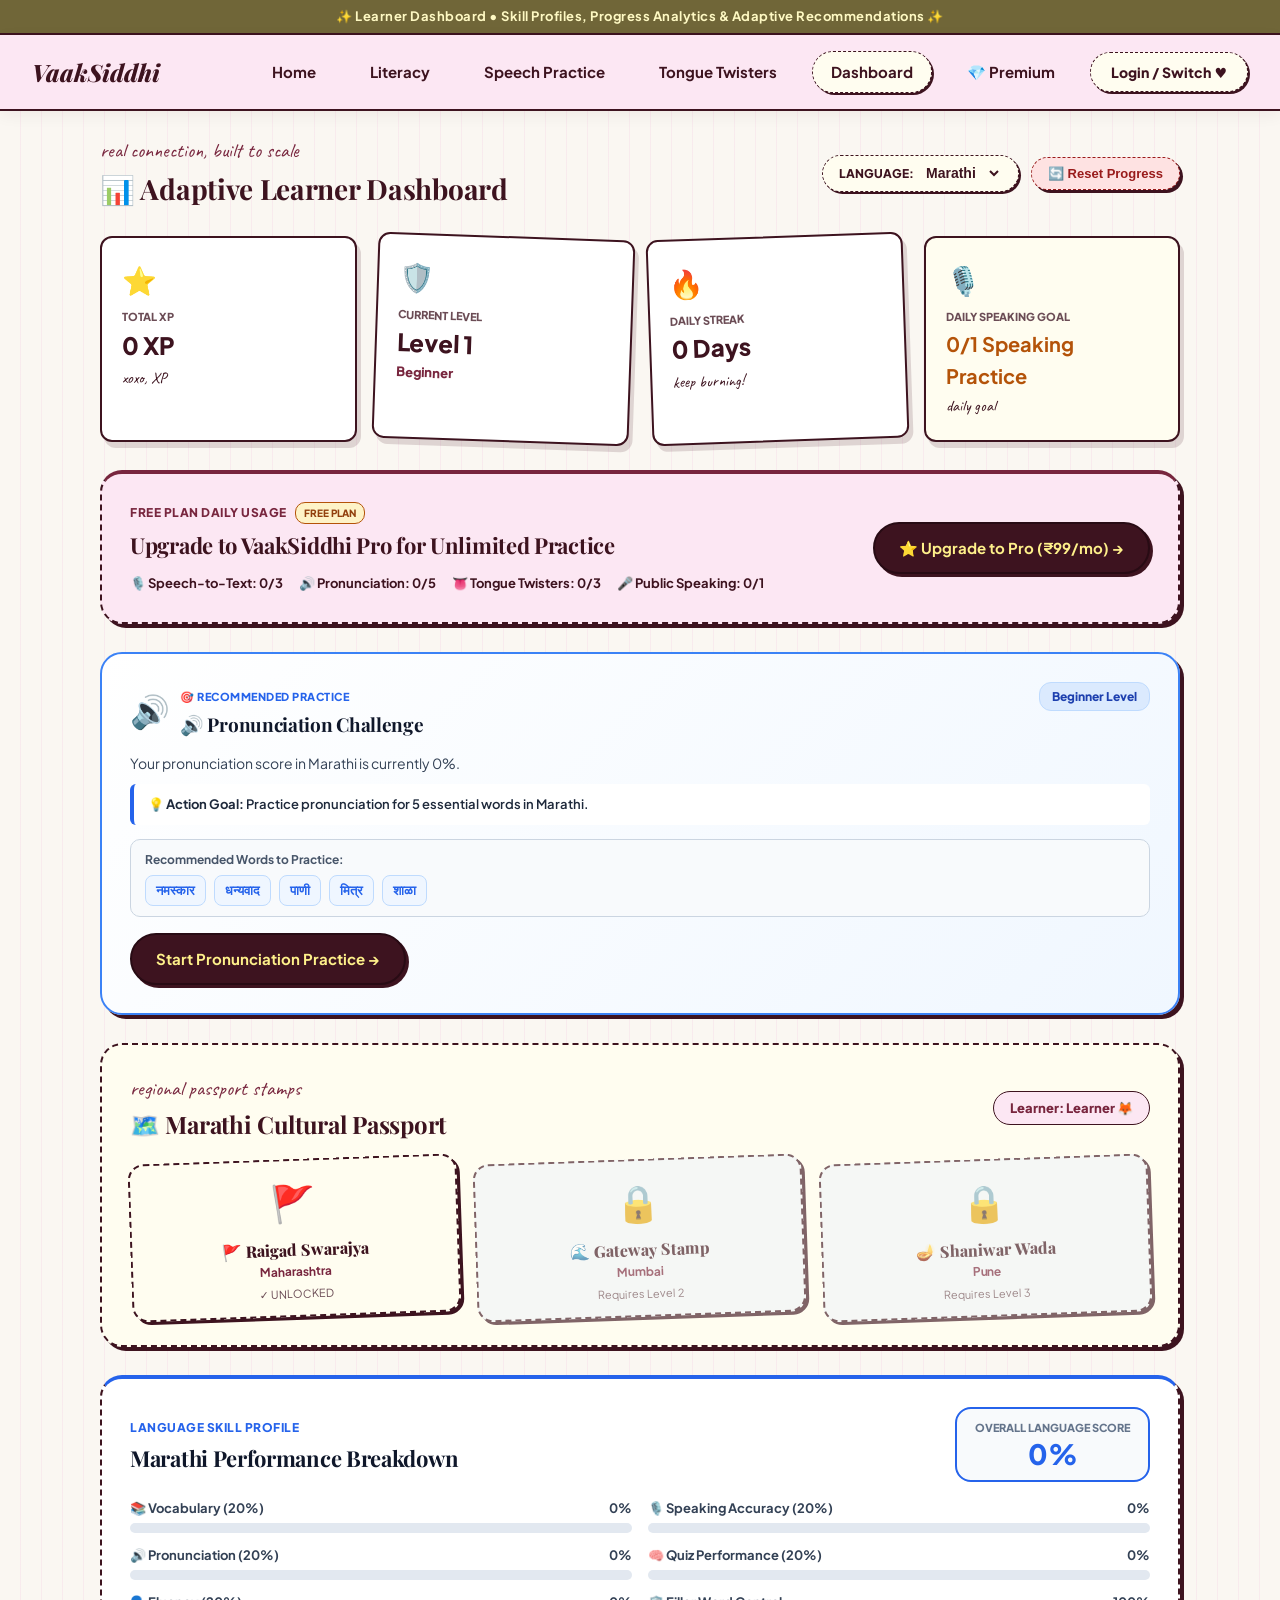
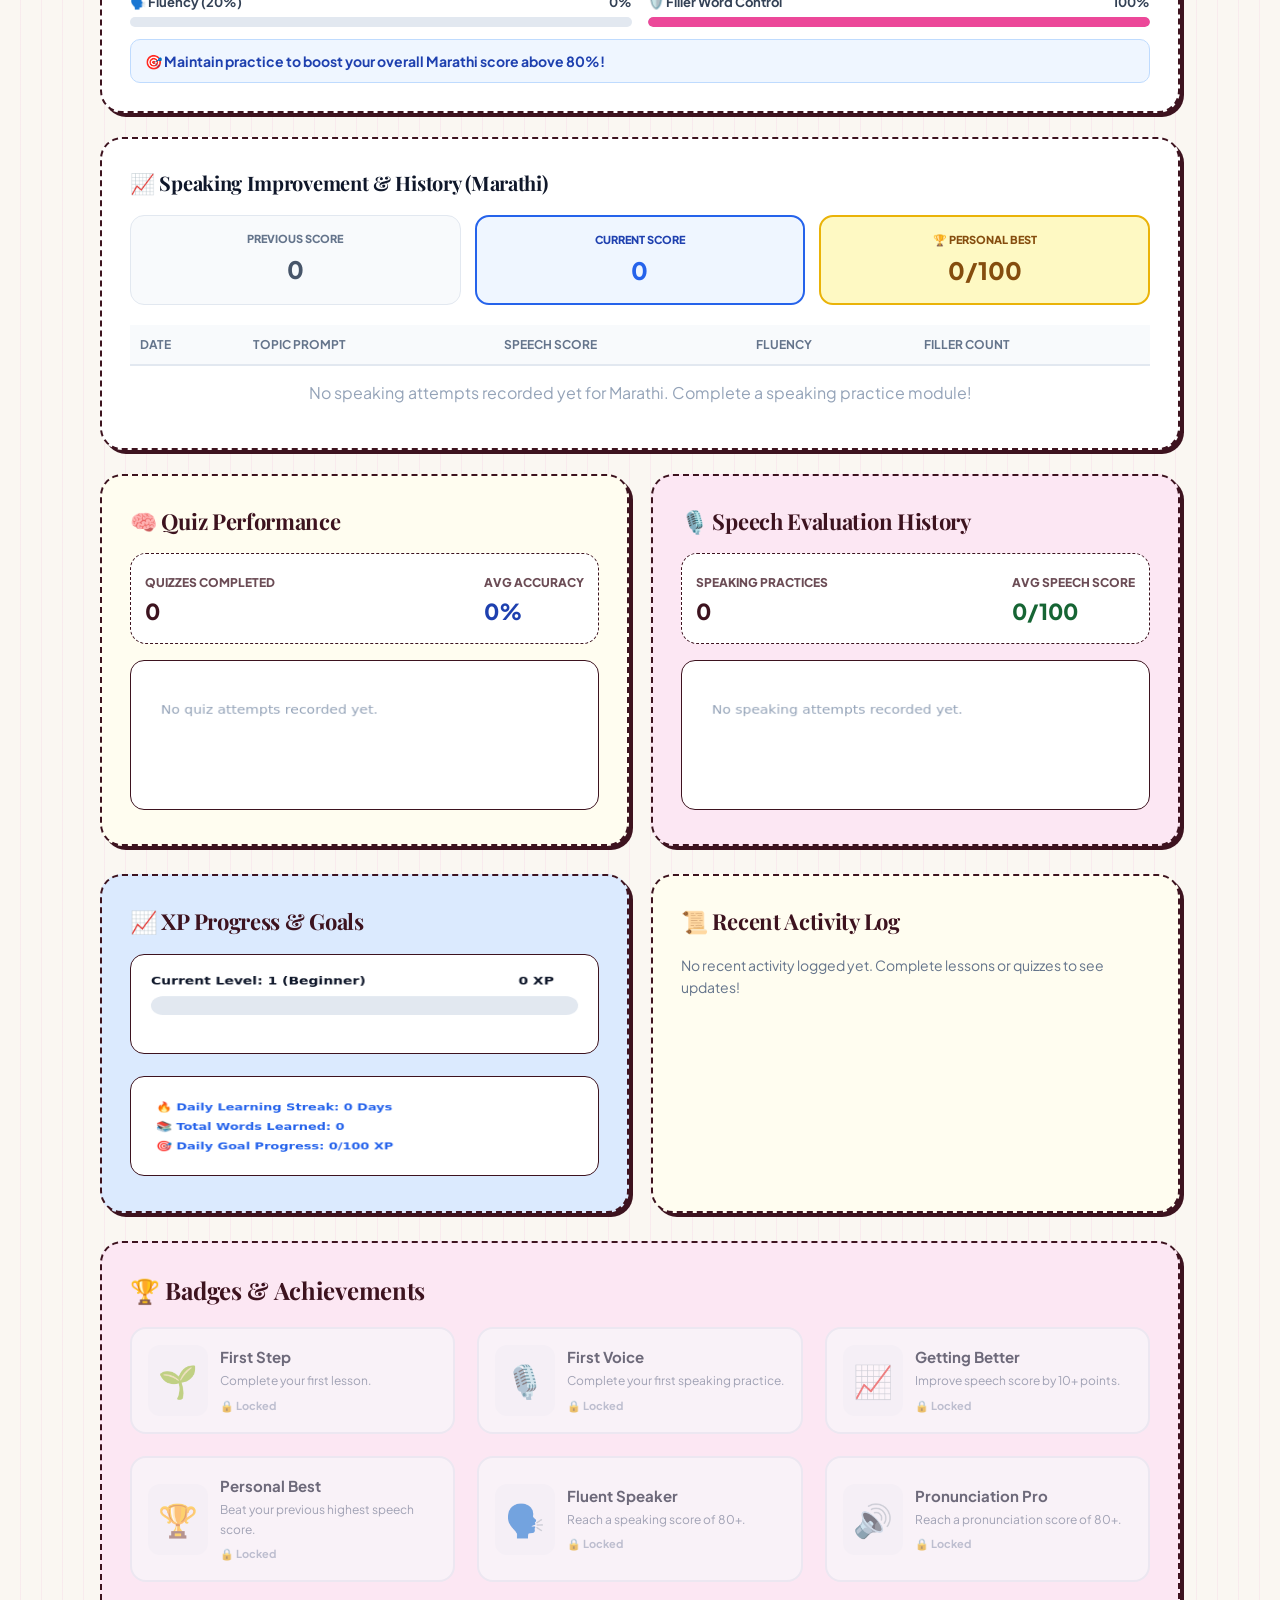
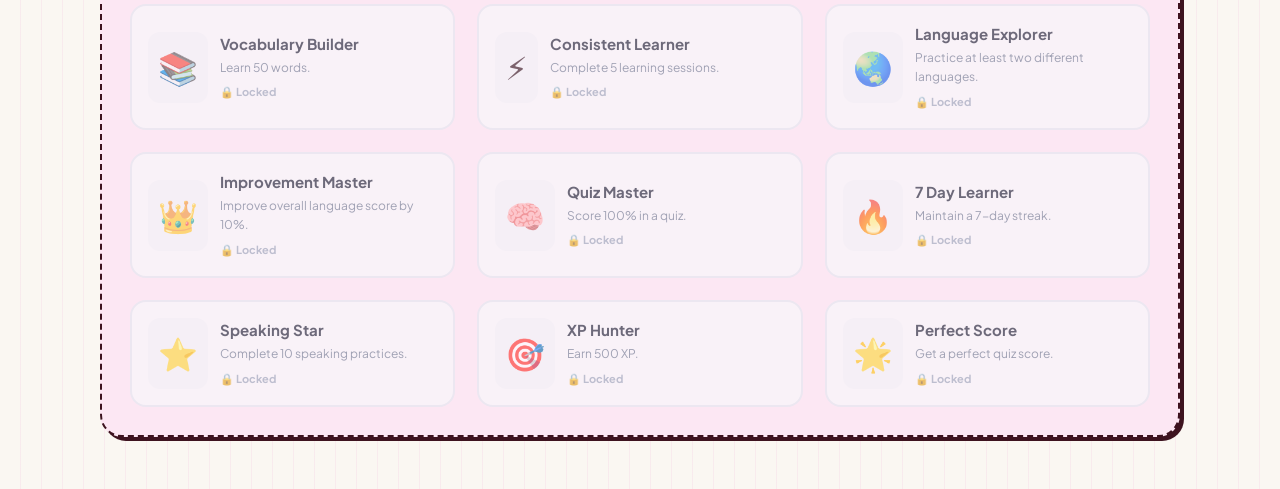
==== dashboard.html @ 7b256e51 "Add files via upload" ====
<!DOCTYPE html>
<html lang="en">
<head>
  <meta charset="UTF-8" />
  <meta name="viewport" content="width=device-width, initial-scale=1.0" />
  <title>VaakSiddhi - Adaptive Learner Dashboard</title>
  <link rel="stylesheet" href="./style.css" />
</head>
<body>

  <!-- Top Announcement Bar -->
  <div class="top-announcement-bar">
    ✨ Learner Dashboard • Skill Profiles, Progress Analytics & Adaptive Recommendations ✨
  </div>

  <!-- Navigation Bar -->
  <nav class="navbar">
    <a href="./index.html" class="nav-brand">
      <span> VaakSiddhi</span>
    </a>
    <div class="nav-links">
      <a href="./index.html" class="nav-link">Home</a>
      <a href="./literacy.html" class="nav-link">Literacy</a>
      <a href="./speech.html" class="nav-link">Speech Practice</a>
      <a href="./twisters.html" class="nav-link">Tongue Twisters</a>
      <a href="./dashboard.html" class="nav-link active">Dashboard</a>
      <a href="./premium.html" class="nav-link nav-premium-btn">💎 Premium</a>
      <a href="./login.html" class="nav-btn-inquire">Login / Switch ♥</a>
    </div>
  </nav>

  <div class="container">

    <div style="display:flex; justify-content:space-between; align-items:center; margin-bottom:24px; flex-wrap:wrap; gap:16px;">
      <div>
        <span class="cursive-font" style="font-size:20px;">real connection, built to scale</span>
        <h2 style="font-size:28px; color:#3d131f; margin:0;">📊 Adaptive Learner Dashboard</h2>
      </div>
      
      <div style="display:flex; gap:12px; align-items:center; flex-wrap:wrap;">
        <div style="display:flex; align-items:center; gap:8px; background:#fffdf0; border:1.5px dashed #3d131f; padding:8px 16px; border-radius:30px; box-shadow:2px 2px 0px #3d131f;">
          <span style="font-size:12px; font-weight:800; color:#3d131f; text-transform:uppercase;">Language:</span>
          <select id="dash-language-select" style="border:none; background:transparent; font-weight:800; color:#3d131f; outline:none; font-size:14px; cursor:pointer;">
            <option value="Marathi">Marathi</option>
            <option value="Hindi">Hindi</option>
            <option value="Kannada">Kannada</option>
            <option value="English">English</option>
          </select>
        </div>

        <button id="reset-progress-btn" class="btn" style="background:#fee2e2; color:#991b1b; font-size:13px; font-weight:800; border:1.5px dashed #991b1b; padding:8px 16px; border-radius:30px; cursor:pointer;">
          🔄 Reset Progress
        </button>
      </div>
    </div>

    <!-- Quick Stats Grid -->
    <div class="grid-4" style="margin-bottom:28px;">
      <div class="polaroid-frame" style="padding:20px; text-align:left;">
        <span style="font-size:28px;">⭐</span>
        <div style="font-size:11px; font-weight:800; color:#6b4c55; text-transform:uppercase; margin-top:6px;">Total XP</div>
        <div id="dash-total-xp" style="font-size:24px; font-weight:800; color:#3d131f;">0 XP</div>
        <div class="polaroid-caption" style="font-size:16px; margin-top:2px;">xoxo, XP</div>
      </div>

      <div class="polaroid-frame tilt-right" style="padding:20px; text-align:left;">
        <span style="font-size:28px;">🛡️</span>
        <div style="font-size:11px; font-weight:800; color:#6b4c55; text-transform:uppercase; margin-top:6px;">Current Level</div>
        <div id="dash-current-level" style="font-size:24px; font-weight:800; color:#3d131f;">Level 1</div>
        <div id="dash-level-title" style="font-size:13px; color:#78263e; font-weight:800;">Beginner</div>
      </div>

      <div class="polaroid-frame tilt-left" style="padding:20px; text-align:left;">
        <span style="font-size:28px;">🔥</span>
        <div style="font-size:11px; font-weight:800; color:#6b4c55; text-transform:uppercase; margin-top:6px;">Daily Streak</div>
        <div id="dash-streak-count" style="font-size:24px; font-weight:800; color:#3d131f;">0 Days</div>
        <div class="polaroid-caption" style="font-size:16px; margin-top:2px;">keep burning!</div>
      </div>

      <div class="polaroid-frame" style="padding:20px; text-align:left; background:#fffdf0;">
        <span style="font-size:28px;">🎙️</span>
        <div style="font-size:11px; font-weight:800; color:#6b4c55; text-transform:uppercase; margin-top:6px;">Daily Speaking Goal</div>
        <div id="dash-speaking-goal-text" style="font-size:20px; font-weight:800; color:#706638; margin-top:2px;">0/1 Practice</div>
        <div class="polaroid-caption" style="font-size:16px; margin-top:2px;">daily goal</div>
      </div>
    </div>

    <!-- Section: Subscription Status & Daily Limits Card -->
    <div id="subscriptionStatusCard"></div>

    <!-- Section: Personalized Adaptive Practice Recommendation Card -->
    <div id="recommendedPractice"></div>

    <!-- Section: Cultural Passport & Regional Stamps -->
    <div id="culturalPassport"></div>

    <!-- Section: Multilingual Skill Progress Profile -->
    <div id="languageSkillProfile"></div>

    <!-- Section: Speaking Improvement & Performance -->
    <div id="speakingImprovement"></div>

    <!-- Detailed Performance Grid -->
    <div class="grid-2" style="margin-bottom:28px;">
      <div class="card card-cream" style="margin:0;">
        <h3 style="font-size:22px; margin-bottom:14px; color:#3d131f;">🧠 Quiz Performance</h3>
        <div style="display:flex; justify-content:space-between; margin-bottom:16px; background:#ffffff; border:1.5px dashed #3d131f; padding:14px; border-radius:16px;">
          <div>
            <span style="font-size:12px; font-weight:800; color:#6b4c55; text-transform:uppercase;">Quizzes Completed</span>
            <div id="dash-quizzes-count" style="font-size:22px; font-weight:800; color:#3d131f;">0</div>
          </div>
          <div>
            <span style="font-size:12px; font-weight:800; color:#6b4c55; text-transform:uppercase;">Avg Accuracy</span>
            <div id="dash-avg-quiz-score" style="font-size:22px; font-weight:800; color:#1e40af;">0%</div>
          </div>
        </div>
        <canvas id="quiz-chart-canvas" width="450" height="150" style="width:100%; height:150px; background:#ffffff; border-radius:14px; border:1px solid #3d131f; padding:10px;"></canvas>
      </div>

      <div class="card card-pink" style="margin:0;">
        <h3 style="font-size:22px; margin-bottom:14px; color:#3d131f;">🎙️ Speech Evaluation History</h3>
        <div style="display:flex; justify-content:space-between; margin-bottom:16px; background:#ffffff; border:1.5px dashed #3d131f; padding:14px; border-radius:16px;">
          <div>
            <span style="font-size:12px; font-weight:800; color:#6b4c55; text-transform:uppercase;">Speaking Practices</span>
            <div id="dash-speech-count" style="font-size:22px; font-weight:800; color:#3d131f;">0</div>
          </div>
          <div>
            <span style="font-size:12px; font-weight:800; color:#6b4c55; text-transform:uppercase;">Avg Speech Score</span>
            <div id="dash-avg-speech-score" style="font-size:22px; font-weight:800; color:#166534;">0/100</div>
          </div>
        </div>
        <canvas id="speech-chart-canvas" width="450" height="150" style="width:100%; height:150px; background:#ffffff; border-radius:14px; border:1px solid #3d131f; padding:10px;"></canvas>
      </div>
    </div>

    <!-- Canvas Charts & Activity Feed Row -->
    <div class="grid-2" style="margin-bottom:28px;">
      <div class="card card-blue" style="margin:0;">
        <h3 style="font-size:22px; margin-bottom:14px; color:#3d131f;">📈 XP Progress & Goals</h3>
        <canvas id="xp-chart-canvas" width="450" height="100" style="width:100%; height:100px; background:#ffffff; border-radius:14px; border:1px solid #3d131f; padding:10px; margin-bottom:16px;"></canvas>
        <canvas id="activity-chart-canvas" width="450" height="100" style="width:100%; height:100px; background:#ffffff; border-radius:14px; border:1px solid #3d131f; padding:10px;"></canvas>
      </div>

      <div class="card card-cream" style="margin:0;">
        <h3 style="font-size:22px; margin-bottom:14px; color:#3d131f;">📜 Recent Activity Log</h3>
        <div id="dash-activity-feed" style="max-height:240px; overflow-y:auto; padding-right:5px;"></div>
      </div>
    </div>

    <!-- Achievements Grid -->
    <div class="card card-pink">
      <h3 style="font-size:24px; margin-bottom:18px; color:#3d131f;">🏆 Badges & Achievements</h3>
      <div id="dash-achievements-container" class="grid-3"></div>
    </div>

  </div>

  <script src="./storage.js"></script>
  <script src="./audioEngine.js"></script>
  <script src="./profile.js"></script>
  <script src="./adaptive.js"></script>
  <script src="./subscription.js"></script>
  <script src="./dashboard.js"></script>
</body>
</html>
---- style.css ----
/* VaakSiddhi - Aesthetic Editorial Scrapbook Theme */
@import url('https://fonts.googleapis.com/css2?family=Caveat:wght@600;700&family=Playfair+Display:ital,wght@0,600;0,700;0,800;1,600;1,700&family=Plus+Jakarta+Sans:wght@500;600;700;800&display=swap');

:root {
  --primary-burgundy: #3d131f;
  --primary-burgundy-hover: #2a0b14;
  --pastel-pink: #fce7f3;
  --pastel-pink-accent: #fbcfe8;
  --pastel-cream: #fffdf0;
  --pastel-blue: #dbeafe;
  --pastel-yellow: #fef9c3;
  --pastel-green: #dcfce7;
  --sage-olive: #706638;
  --border-burgundy: #3d131f;
  --border-light: #e8d7e0;
  --text-dark: #280b14;
  --text-muted: #6b4c55;
  --radius-card: 22px;
  --shadow-soft: 0 10px 25px -5px rgba(61, 19, 31, 0.08), 0 4px 10px -2px rgba(61, 19, 31, 0.04);
}

* {
  box-sizing: border-box;
  margin: 0;
  padding: 0;
}

body {
  background-color: #faf7f2;
  background-image: repeating-linear-gradient(90deg, transparent, transparent 20px, rgba(244, 212, 228, 0.35) 20px, rgba(244, 212, 228, 0.35) 21px);
  color: var(--text-dark);
  font-family: 'Plus Jakarta Sans', system-ui, -apple-system, sans-serif;
  line-height: 1.6;
  min-height: 100vh;
  overflow-x: hidden;
}

/* Serif & Cursive Typography Utility Classes */
h1, h2, h3, .serif-font {
  font-family: 'Playfair Display', Georgia, serif;
  letter-spacing: -0.3px;
}

.cursive-font {
  font-family: 'Caveat', cursive;
  font-size: 1.25em;
  color: #78263e;
}

/* Top Announcement Banner / Marquee Ribbon */
.top-announcement-bar {
  background: #706638;
  color: #fef9c3;
  font-size: 13px;
  font-weight: 700;
  padding: 6px 12px;
  text-align: center;
  letter-spacing: 0.5px;
  border-bottom: 2px solid #3d131f;
}

.marquee-ribbon {
  background: #3d131f;
  color: #fce7f3;
  padding: 10px 0;
  font-family: 'Playfair Display', serif;
  font-size: 15px;
  font-weight: 700;
  white-space: nowrap;
  overflow: hidden;
  border-top: 2px solid #280b14;
  border-bottom: 2px solid #280b14;
  margin-bottom: 24px;
}

.marquee-content {
  display: inline-block;
  animation: marqueeScroll 28s linear infinite;
}

@keyframes marqueeScroll {
  0% { transform: translateX(0); }
  100% { transform: translateX(-50%); }
}

/* Navigation Header */
.navbar {
  background: var(--pastel-pink);
  border-bottom: 2px solid var(--border-burgundy);
  padding: 16px 32px;
  display: flex;
  justify-content: space-between;
  align-items: center;
  position: sticky;
  top: 0;
  z-index: 1000;
  box-shadow: 0 4px 15px rgba(61, 19, 31, 0.06);
}

.nav-brand {
  display: flex;
  align-items: center;
  gap: 10px;
  font-family: 'Playfair Display', serif;
  font-size: 24px;
  font-weight: 800;
  font-style: italic;
  color: var(--primary-burgundy);
  text-decoration: none;
}

.nav-brand span {
  display: inline-block;
  transition: transform 0.3s ease;
}

.nav-brand:hover span {
  transform: scale(1.05) rotate(-2deg);
}

.nav-links {
  display: flex;
  gap: 16px;
  align-items: center;
}

.nav-link {
  color: var(--primary-burgundy);
  text-decoration: none;
  font-weight: 700;
  font-size: 15px;
  padding: 8px 18px;
  border-radius: 30px;
  border: 1.5px dashed transparent;
  transition: all 0.25s ease;
}

.nav-link:hover {
  border-color: var(--border-burgundy);
  background: var(--pastel-cream);
}

.nav-link.active {
  background: var(--pastel-cream);
  border: 1.5px dashed var(--border-burgundy);
  color: var(--primary-burgundy);
  box-shadow: 2px 2px 0px var(--border-burgundy);
}

.nav-btn-inquire {
  background: var(--pastel-cream);
  color: var(--primary-burgundy);
  border: 1.5px dashed var(--border-burgundy);
  padding: 8px 20px;
  border-radius: 30px;
  font-weight: 800;
  text-decoration: none;
  font-size: 14px;
  transition: all 0.2s ease;
  box-shadow: 2px 2px 0px var(--border-burgundy);
}

.nav-btn-inquire:hover {
  transform: translateY(-2deg);
  background: #ffffff;
}

/* Container & Layout */
.container {
  max-width: 1120px;
  margin: 0 auto;
  padding: 24px 20px;
}

/* Gamification User Header Bar */
.user-gamification-bar {
  background: var(--pastel-cream);
  border: 2px dashed var(--border-burgundy);
  border-radius: var(--radius-card);
  padding: 20px 28px;
  display: flex;
  flex-wrap: wrap;
  gap: 20px;
  justify-content: space-between;
  align-items: center;
  box-shadow: 4px 4px 0px var(--border-burgundy);
  margin-bottom: 30px;
  position: relative;
}

.user-gamification-bar::after {
  content: '♥';
  position: absolute;
  top: -12px;
  right: 24px;
  color: #dc2626;
  font-size: 18px;
  background: #faf7f2;
  padding: 0 6px;
}

.badge-item {
  display: flex;
  align-items: center;
  gap: 12px;
}

.badge-icon {
  font-size: 26px;
  background: var(--pastel-pink);
  padding: 8px;
  border-radius: 50%;
  border: 1px solid var(--border-burgundy);
  box-shadow: 2px 2px 0px var(--border-burgundy);
}

.badge-label {
  font-size: 11px;
  color: var(--text-muted);
  text-transform: uppercase;
  font-weight: 800;
  letter-spacing: 0.5px;
}

.badge-value {
  font-size: 18px;
  font-weight: 800;
  color: var(--text-dark);
}

.progress-track {
  width: 130px;
  height: 10px;
  background: #e8d7e0;
  border-radius: 10px;
  overflow: hidden;
  margin-top: 4px;
  border: 1px solid var(--border-burgundy);
}

.progress-fill {
  height: 100%;
  background: var(--primary-burgundy);
  width: 0%;
  transition: width 0.4s ease-in-out;
}

/* Buttons */
.btn {
  display: inline-flex;
  align-items: center;
  justify-content: center;
  gap: 8px;
  padding: 12px 24px;
  font-size: 15px;
  font-weight: 700;
  border-radius: 30px;
  border: 1.5px dashed var(--border-burgundy);
  cursor: pointer;
  transition: all 0.25s cubic-bezier(0.175, 0.885, 0.32, 1.275);
  text-decoration: none;
  box-shadow: 3px 3px 0px var(--border-burgundy);
}

.btn:hover {
  transform: translateY(-3deg) scale(1.02);
  box-shadow: 5px 5px 0px var(--border-burgundy);
}

.btn:active {
  transform: translateY(0);
  box-shadow: 1px 1px 0px var(--border-burgundy);
}

.btn-primary {
  background: var(--primary-burgundy);
  color: #fef08a;
  border: 2px solid #280b14;
}

.btn-primary:hover {
  background: var(--primary-burgundy-hover);
  color: #ffffff;
}

.btn-secondary {
  background: var(--pastel-cream);
  color: var(--primary-burgundy);
}

.btn-secondary:hover {
  background: #ffffff;
}

.btn-outline-dashed {
  background: var(--pastel-yellow);
  color: var(--primary-burgundy);
  border: 2px dashed var(--border-burgundy);
}

/* Cards & Frames */
.card {
  background: #ffffff;
  border: 2px dashed var(--border-burgundy);
  border-radius: var(--radius-card);
  padding: 28px;
  box-shadow: 4px 4px 0px var(--border-burgundy);
  margin-bottom: 28px;
  position: relative;
  transition: transform 0.25s ease, box-shadow 0.25s ease;
}

.card:hover {
  box-shadow: 6px 6px 0px var(--border-burgundy);
}

.card-pink {
  background: var(--pastel-pink);
}

.card-blue {
  background: var(--pastel-blue);
}

.card-cream {
  background: var(--pastel-cream);
}

/* Polaroid Card Frame */
.polaroid-frame {
  background: #ffffff;
  border: 2px solid var(--border-burgundy);
  border-radius: 12px;
  padding: 16px 16px 24px 16px;
  box-shadow: 4px 6px 0px rgba(61, 19, 31, 0.15);
  text-align: center;
  transition: transform 0.3s ease;
}

.polaroid-frame:hover {
  transform: scale(1.03) rotate(1deg);
}

.polaroid-frame.tilt-left {
  transform: rotate(-2deg);
}

.polaroid-frame.tilt-right {
  transform: rotate(2deg);
}

.polaroid-caption {
  font-family: 'Caveat', cursive;
  font-size: 22px;
  color: var(--primary-burgundy);
  margin-top: 10px;
}

/* Stamp Seal Decoration */
.stamp-seal {
  display: inline-flex;
  flex-direction: column;
  align-items: center;
  justify-content: center;
  width: 70px;
  height: 70px;
  border-radius: 50%;
  border: 2px dashed var(--border-burgundy);
  background: var(--pastel-yellow);
  color: var(--primary-burgundy);
  font-weight: 800;
  font-size: 11px;
  text-transform: uppercase;
  text-align: center;
  transform: rotate(-12deg);
  box-shadow: 2px 2px 0px var(--border-burgundy);
}

/* Grid Layouts */
.grid-2 {
  display: grid;
  grid-template-columns: repeat(auto-fit, minmax(300px, 1fr));
  gap: 22px;
}

.grid-3 {
  display: grid;
  grid-template-columns: repeat(auto-fit, minmax(260px, 1fr));
  gap: 22px;
}

.grid-4 {
  display: grid;
  grid-template-columns: repeat(auto-fit, minmax(210px, 1fr));
  gap: 18px;
}

/* Language Selection Cards */
.lang-card-btn {
  display: flex;
  flex-direction: column;
  align-items: center;
  justify-content: center;
  padding: 22px;
  border-radius: 18px;
  border: 2px dashed var(--border-burgundy);
  background: var(--pastel-cream);
  color: var(--primary-burgundy);
  cursor: pointer;
  transition: all 0.25s ease;
  box-shadow: 3px 3px 0px var(--border-burgundy);
}

.lang-card-btn:hover {
  transform: translateY(-4deg) rotate(1deg);
  background: #ffffff;
  box-shadow: 5px 5px 0px var(--border-burgundy);
}

.lang-card-btn.active-lang {
  background: var(--pastel-pink);
  border: 2px solid var(--border-burgundy);
  box-shadow: 4px 4px 0px var(--border-burgundy);
}

/* Avatar Option Button Grid */
.avatar-option-btn {
  background: var(--pastel-cream);
  border: 1.5px dashed var(--border-burgundy);
  border-radius: 14px;
  padding: 10px 4px;
  font-size: 24px;
  cursor: pointer;
  text-align: center;
  transition: all 0.2s ease;
  box-shadow: 2px 2px 0px var(--border-burgundy);
  color: var(--primary-burgundy);
}

.avatar-option-btn:hover {
  transform: translateY(-2deg) scale(1.05);
  background: #ffffff;
  box-shadow: 3px 3px 0px var(--border-burgundy);
}

.avatar-option-btn.active-avatar {
  background: var(--pastel-pink);
  border: 2px solid var(--border-burgundy);
  box-shadow: 3px 3px 0px var(--border-burgundy);
  transform: scale(1.06);
}

/* Passport Stamp Badges */
.passport-stamp-badge {
  display: inline-flex;
  flex-direction: column;
  align-items: center;
  justify-content: center;
  padding: 12px 18px;
  border-radius: 16px;
  border: 2px dashed var(--border-burgundy);
  background: var(--pastel-yellow);
  color: var(--primary-burgundy);
  box-shadow: 3px 3px 0px var(--border-burgundy);
  transition: transform 0.25s ease;
  transform: rotate(-2deg);
}

.passport-stamp-badge:hover {
  transform: rotate(0deg) scale(1.04);
}

/* Audio Wave Equalizer Visualizer Bars */
.audio-wave-container {
  display: flex;
  align-items: flex-end;
  justify-content: center;
  gap: 4px;
  height: 32px;
  margin: 10px auto;
}

.audio-wave-bar {
  width: 5px;
  height: 8px;
  background: #dc2626;
  border-radius: 4px;
  animation: audioWave 1.2s ease-in-out infinite alternate;
}

.audio-wave-bar:nth-child(2) { animation-delay: 0.2s; }
.audio-wave-bar:nth-child(3) { animation-delay: 0.4s; }
.audio-wave-bar:nth-child(4) { animation-delay: 0.1s; }
.audio-wave-bar:nth-child(5) { animation-delay: 0.5s; }

@keyframes audioWave {
  0% { height: 6px; }
  100% { height: 28px; }
}

/* Animations */
@keyframes float {
  0%, 100% { transform: translateY(0px) rotate(0deg); }
  50% { transform: translateY(-6px) rotate(1.5deg); }
}

.float-animation {
  animation: float 4s ease-in-out infinite;
}

@keyframes pulseGlow {
  0% { box-shadow: 0 0 0 0 rgba(220, 38, 38, 0.4); }
  70% { box-shadow: 0 0 0 14px rgba(220, 38, 38, 0); }
  100% { box-shadow: 0 0 0 0 rgba(220, 38, 38, 0); }
}

.pulse-recording {
  animation: pulseGlow 1.8s infinite;
}

/* Responsive adjustments */
@media (max-width: 768px) {
  .navbar {
    flex-direction: column;
    gap: 14px;
    padding: 16px;
  }
  .nav-links {
    flex-wrap: wrap;
    justify-content: center;
  }
  .user-gamification-bar {
    flex-direction: column;
    align-items: flex-start;
  }
  .container {
    padding: 16px 12px;
  }
}
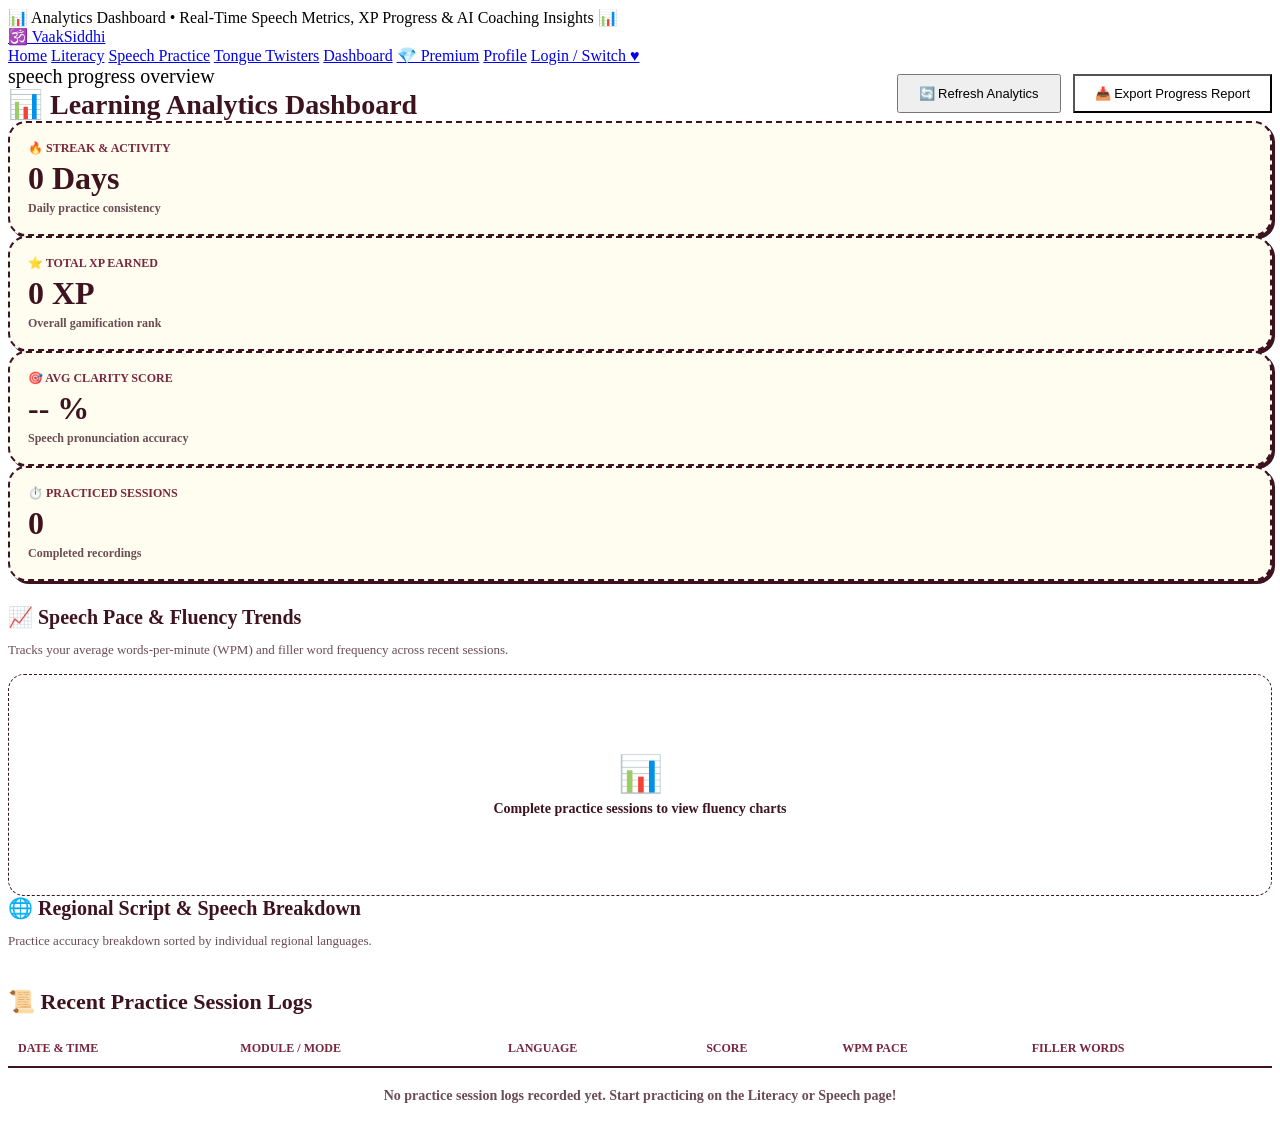
==== commit 0756d62b: "Update dashboard.html" ====
--- a/dashboard.html
+++ b/dashboard.html
@@ -3,163 +3,139 @@
 <head>
   <meta charset="UTF-8" />
   <meta name="viewport" content="width=device-width, initial-scale=1.0" />
-  <title>VaakSiddhi - Adaptive Learner Dashboard</title>
-  <link rel="stylesheet" href="./style.css" />
+  <title>VaakSiddhi - Learning Analytics & Dashboard</title>
+  <link rel="stylesheet" href="css/style.css" />
 </head>
 <body>
 
   <!-- Top Announcement Bar -->
   <div class="top-announcement-bar">
-    ✨ Learner Dashboard • Skill Profiles, Progress Analytics & Adaptive Recommendations ✨
+    📊 Analytics Dashboard • Real-Time Speech Metrics, XP Progress & AI Coaching Insights 📊
   </div>
 
   <!-- Navigation Bar -->
   <nav class="navbar">
-    <a href="./index.html" class="nav-brand">
-      <span> VaakSiddhi</span>
+    <a href="index.html" class="nav-brand">
+      <span>🕉️ VaakSiddhi</span>
     </a>
     <div class="nav-links">
-      <a href="./index.html" class="nav-link">Home</a>
-      <a href="./literacy.html" class="nav-link">Literacy</a>
-      <a href="./speech.html" class="nav-link">Speech Practice</a>
-      <a href="./twisters.html" class="nav-link">Tongue Twisters</a>
-      <a href="./dashboard.html" class="nav-link active">Dashboard</a>
-      <a href="./premium.html" class="nav-link nav-premium-btn">💎 Premium</a>
-      <a href="./login.html" class="nav-btn-inquire">Login / Switch ♥</a>
+      <a href="index.html" class="nav-link">Home</a>
+      <a href="literacy.html" class="nav-link">Literacy</a>
+      <a href="speech.html" class="nav-link">Speech Practice</a>
+      <a href="twisters.html" class="nav-link">Tongue Twisters</a>
+      <a href="dashboard.html" class="nav-link active">Dashboard</a>
+      <a href="premium.html" class="nav-link nav-premium-btn">💎 Premium</a>
+      <a href="profile.html" class="nav-link">Profile</a>
+      <a href="login.html" class="nav-btn-inquire">Login / Switch ♥</a>
     </div>
   </nav>
 
   <div class="container">
 
-    <div style="display:flex; justify-content:space-between; align-items:center; margin-bottom:24px; flex-wrap:wrap; gap:16px;">
+    <!-- Header Stats Banner Card -->
+    <div class="card card-pink" style="display:flex; justify-content:space-between; align-items:center; flex-wrap:wrap; gap:16px;">
       <div>
-        <span class="cursive-font" style="font-size:20px;">real connection, built to scale</span>
-        <h2 style="font-size:28px; color:#3d131f; margin:0;">📊 Adaptive Learner Dashboard</h2>
+        <span class="cursive-font" style="font-size:20px;">speech progress overview</span>
+        <h2 style="font-size:28px; color:#3d131f; margin:0;">📊 Learning Analytics Dashboard</h2>
       </div>
-      
-      <div style="display:flex; gap:12px; align-items:center; flex-wrap:wrap;">
-        <div style="display:flex; align-items:center; gap:8px; background:#fffdf0; border:1.5px dashed #3d131f; padding:8px 16px; border-radius:30px; box-shadow:2px 2px 0px #3d131f;">
-          <span style="font-size:12px; font-weight:800; color:#3d131f; text-transform:uppercase;">Language:</span>
-          <select id="dash-language-select" style="border:none; background:transparent; font-weight:800; color:#3d131f; outline:none; font-size:14px; cursor:pointer;">
-            <option value="Marathi">Marathi</option>
-            <option value="Hindi">Hindi</option>
-            <option value="Kannada">Kannada</option>
-            <option value="English">English</option>
-          </select>
-        </div>
 
-        <button id="reset-progress-btn" class="btn" style="background:#fee2e2; color:#991b1b; font-size:13px; font-weight:800; border:1.5px dashed #991b1b; padding:8px 16px; border-radius:30px; cursor:pointer;">
-          🔄 Reset Progress
+      <div style="display:flex; gap:12px; flex-wrap:wrap;">
+        <button id="dashboard-refresh-btn" class="btn btn-primary" style="padding:10px 20px; font-size:13px;">
+          🔄 Refresh Analytics
+        </button>
+        <button id="dashboard-export-btn" class="btn btn-outline-dashed" style="padding:10px 20px; font-size:13px; background:#ffffff;">
+          📥 Export Progress Report
         </button>
       </div>
     </div>
 
-    <!-- Quick Stats Grid -->
-    <div class="grid-4" style="margin-bottom:28px;">
-      <div class="polaroid-frame" style="padding:20px; text-align:left;">
-        <span style="font-size:28px;">⭐</span>
-        <div style="font-size:11px; font-weight:800; color:#6b4c55; text-transform:uppercase; margin-top:6px;">Total XP</div>
-        <div id="dash-total-xp" style="font-size:24px; font-weight:800; color:#3d131f;">0 XP</div>
-        <div class="polaroid-caption" style="font-size:16px; margin-top:2px;">xoxo, XP</div>
+    <!-- Quick Overview Metric Cards Grid -->
+    <div class="grid-4" style="gap:14px; margin-bottom:24px;">
+      
+      <div style="background:#fffdf0; border:2px dashed #3d131f; padding:18px; border-radius:18px; box-shadow:3px 3px 0px #3d131f;">
+        <div style="font-size:12px; font-weight:800; color:#78263e; text-transform:uppercase;">🔥 Streak & Activity</div>
+        <div id="dash-streak-count" style="font-size:32px; font-weight:800; color:#3d131f; font-family:'Playfair Display', serif; margin:4px 0;">0 Days</div>
+        <div style="font-size:12px; color:#6b4c55; font-weight:600;">Daily practice consistency</div>
       </div>
 
-      <div class="polaroid-frame tilt-right" style="padding:20px; text-align:left;">
-        <span style="font-size:28px;">🛡️</span>
-        <div style="font-size:11px; font-weight:800; color:#6b4c55; text-transform:uppercase; margin-top:6px;">Current Level</div>
-        <div id="dash-current-level" style="font-size:24px; font-weight:800; color:#3d131f;">Level 1</div>
-        <div id="dash-level-title" style="font-size:13px; color:#78263e; font-weight:800;">Beginner</div>
+      <div style="background:#fffdf0; border:2px dashed #3d131f; padding:18px; border-radius:18px; box-shadow:3px 3px 0px #3d131f;">
+        <div style="font-size:12px; font-weight:800; color:#78263e; text-transform:uppercase;">⭐ Total XP Earned</div>
+        <div id="dash-xp-count" style="font-size:32px; font-weight:800; color:#3d131f; font-family:'Playfair Display', serif; margin:4px 0;">0 XP</div>
+        <div style="font-size:12px; color:#6b4c55; font-weight:600;">Overall gamification rank</div>
       </div>
 
-      <div class="polaroid-frame tilt-left" style="padding:20px; text-align:left;">
-        <span style="font-size:28px;">🔥</span>
-        <div style="font-size:11px; font-weight:800; color:#6b4c55; text-transform:uppercase; margin-top:6px;">Daily Streak</div>
-        <div id="dash-streak-count" style="font-size:24px; font-weight:800; color:#3d131f;">0 Days</div>
-        <div class="polaroid-caption" style="font-size:16px; margin-top:2px;">keep burning!</div>
+      <div style="background:#fffdf0; border:2px dashed #3d131f; padding:18px; border-radius:18px; box-shadow:3px 3px 0px #3d131f;">
+        <div style="font-size:12px; font-weight:800; color:#78263e; text-transform:uppercase;">🎯 Avg Clarity Score</div>
+        <div id="dash-clarity-score" style="font-size:32px; font-weight:800; color:#3d131f; font-family:'Playfair Display', serif; margin:4px 0;">-- %</div>
+        <div style="font-size:12px; color:#6b4c55; font-weight:600;">Speech pronunciation accuracy</div>
       </div>
 
-      <div class="polaroid-frame" style="padding:20px; text-align:left; background:#fffdf0;">
-        <span style="font-size:28px;">🎙️</span>
-        <div style="font-size:11px; font-weight:800; color:#6b4c55; text-transform:uppercase; margin-top:6px;">Daily Speaking Goal</div>
-        <div id="dash-speaking-goal-text" style="font-size:20px; font-weight:800; color:#706638; margin-top:2px;">0/1 Practice</div>
-        <div class="polaroid-caption" style="font-size:16px; margin-top:2px;">daily goal</div>
+      <div style="background:#fffdf0; border:2px dashed #3d131f; padding:18px; border-radius:18px; box-shadow:3px 3px 0px #3d131f;">
+        <div style="font-size:12px; font-weight:800; color:#78263e; text-transform:uppercase;">⏱️ Practiced Sessions</div>
+        <div id="dash-total-sessions" style="font-size:32px; font-weight:800; color:#3d131f; font-family:'Playfair Display', serif; margin:4px 0;">0</div>
+        <div style="font-size:12px; color:#6b4c55; font-weight:600;">Completed recordings</div>
       </div>
+
     </div>
 
-    <!-- Section: Subscription Status & Daily Limits Card -->
-    <div id="subscriptionStatusCard"></div>
-
-    <!-- Section: Personalized Adaptive Practice Recommendation Card -->
-    <div id="recommendedPractice"></div>
-
-    <!-- Section: Cultural Passport & Regional Stamps -->
-    <div id="culturalPassport"></div>
-
-    <!-- Section: Multilingual Skill Progress Profile -->
-    <div id="languageSkillProfile"></div>
-
-    <!-- Section: Speaking Improvement & Performance -->
-    <div id="speakingImprovement"></div>
-
-    <!-- Detailed Performance Grid -->
-    <div class="grid-2" style="margin-bottom:28px;">
+    <!-- Main Analytics Charts & Progress Split Grid -->
+    <div class="grid-2" style="gap:20px; margin-bottom:24px;">
+      
+      <!-- Fluency & Pace Growth Card -->
       <div class="card card-cream" style="margin:0;">
-        <h3 style="font-size:22px; margin-bottom:14px; color:#3d131f;">🧠 Quiz Performance</h3>
-        <div style="display:flex; justify-content:space-between; margin-bottom:16px; background:#ffffff; border:1.5px dashed #3d131f; padding:14px; border-radius:16px;">
-          <div>
-            <span style="font-size:12px; font-weight:800; color:#6b4c55; text-transform:uppercase;">Quizzes Completed</span>
-            <div id="dash-quizzes-count" style="font-size:22px; font-weight:800; color:#3d131f;">0</div>
-          </div>
-          <div>
-            <span style="font-size:12px; font-weight:800; color:#6b4c55; text-transform:uppercase;">Avg Accuracy</span>
-            <div id="dash-avg-quiz-score" style="font-size:22px; font-weight:800; color:#1e40af;">0%</div>
-          </div>
+        <h3 style="font-size:20px; color:#3d131f; margin:0 0 12px 0; font-family:'Playfair Display', serif;">📈 Speech Pace & Fluency Trends</h3>
+        <p style="font-size:13px; color:#6b4c55; margin-bottom:16px;">Tracks your average words-per-minute (WPM) and filler word frequency across recent sessions.</p>
+        
+        <div id="fluency-chart-container" style="background:#ffffff; border:1.5px dashed #3d131f; border-radius:16px; padding:20px; text-align:center; min-height:180px; display:flex; flex-direction:column; justify-content:center; align-items:center;">
+          <div style="font-size:36px; margin-bottom:6px;">📊</div>
+          <div style="font-size:14px; font-weight:700; color:#3d131f;">Complete practice sessions to view fluency charts</div>
         </div>
-        <canvas id="quiz-chart-canvas" width="450" height="150" style="width:100%; height:150px; background:#ffffff; border-radius:14px; border:1px solid #3d131f; padding:10px;"></canvas>
       </div>
 
-      <div class="card card-pink" style="margin:0;">
-        <h3 style="font-size:22px; margin-bottom:14px; color:#3d131f;">🎙️ Speech Evaluation History</h3>
-        <div style="display:flex; justify-content:space-between; margin-bottom:16px; background:#ffffff; border:1.5px dashed #3d131f; padding:14px; border-radius:16px;">
-          <div>
-            <span style="font-size:12px; font-weight:800; color:#6b4c55; text-transform:uppercase;">Speaking Practices</span>
-            <div id="dash-speech-count" style="font-size:22px; font-weight:800; color:#3d131f;">0</div>
-          </div>
-          <div>
-            <span style="font-size:12px; font-weight:800; color:#6b4c55; text-transform:uppercase;">Avg Speech Score</span>
-            <div id="dash-avg-speech-score" style="font-size:22px; font-weight:800; color:#166534;">0/100</div>
-          </div>
+      <!-- Regional Mastery Progress -->
+      <div class="card card-cream" style="margin:0;">
+        <h3 style="font-size:20px; color:#3d131f; margin:0 0 12px 0; font-family:'Playfair Display', serif;">🌐 Regional Script & Speech Breakdown</h3>
+        <p style="font-size:13px; color:#6b4c55; margin-bottom:16px;">Practice accuracy breakdown sorted by individual regional languages.</p>
+        
+        <div id="regional-mastery-list" style="display:flex; flex-direction:column; gap:10px;">
+          <!-- Content dynamically rendered via JS -->
         </div>
-        <canvas id="speech-chart-canvas" width="450" height="150" style="width:100%; height:150px; background:#ffffff; border-radius:14px; border:1px solid #3d131f; padding:10px;"></canvas>
       </div>
+
     </div>
 
-    <!-- Canvas Charts & Activity Feed Row -->
-    <div class="grid-2" style="margin-bottom:28px;">
-      <div class="card card-blue" style="margin:0;">
-        <h3 style="font-size:22px; margin-bottom:14px; color:#3d131f;">📈 XP Progress & Goals</h3>
-        <canvas id="xp-chart-canvas" width="450" height="100" style="width:100%; height:100px; background:#ffffff; border-radius:14px; border:1px solid #3d131f; padding:10px; margin-bottom:16px;"></canvas>
-        <canvas id="activity-chart-canvas" width="450" height="100" style="width:100%; height:100px; background:#ffffff; border-radius:14px; border:1px solid #3d131f; padding:10px;"></canvas>
+    <!-- Recent Speech History Table Card -->
+    <div class="card card-cream">
+      <h3 style="font-size:22px; color:#3d131f; margin:0 0 16px 0; font-family:'Playfair Display', serif;">📜 Recent Practice Session Logs</h3>
+      
+      <div style="overflow-x:auto;">
+        <table style="width:100%; border-collapse:collapse; text-align:left;">
+          <thead>
+            <tr style="border-bottom:2px solid #3d131f; font-size:12px; text-transform:uppercase; color:#78263e;">
+              <th style="padding:10px;">Date & Time</th>
+              <th style="padding:10px;">Module / Mode</th>
+              <th style="padding:10px;">Language</th>
+              <th style="padding:10px;">Score</th>
+              <th style="padding:10px;">WPM Pace</th>
+              <th style="padding:10px;">Filler Words</th>
+            </tr>
+          </thead>
+          <tbody id="dash-history-tbody" style="font-size:14px; color:#3d131f; font-weight:600;">
+            <tr>
+              <td colspan="6" style="padding:20px; text-align:center; color:#6b4c55;">No practice session logs recorded yet. Start practicing on the Literacy or Speech page!</td>
+            </tr>
+          </tbody>
+        </table>
       </div>
-
-      <div class="card card-cream" style="margin:0;">
-        <h3 style="font-size:22px; margin-bottom:14px; color:#3d131f;">📜 Recent Activity Log</h3>
-        <div id="dash-activity-feed" style="max-height:240px; overflow-y:auto; padding-right:5px;"></div>
-      </div>
-    </div>
-
-    <!-- Achievements Grid -->
-    <div class="card card-pink">
-      <h3 style="font-size:24px; margin-bottom:18px; color:#3d131f;">🏆 Badges & Achievements</h3>
-      <div id="dash-achievements-container" class="grid-3"></div>
     </div>
 
   </div>
 
-  <script src="./storage.js"></script>
-  <script src="./audioEngine.js"></script>
-  <script src="./profile.js"></script>
-  <script src="./adaptive.js"></script>
-  <script src="./subscription.js"></script>
-  <script src="./dashboard.js"></script>
+  <script src="js/storage.js"></script>
+  <script src="js/audioEngine.js"></script>
+  <script src="js/profile.js"></script>
+  <script src="js/adaptive.js"></script>
+  <script src="js/subscription.js"></script>
+  <script src="js/dashboard.js"></script>
 </body>
-</html>+</html>
